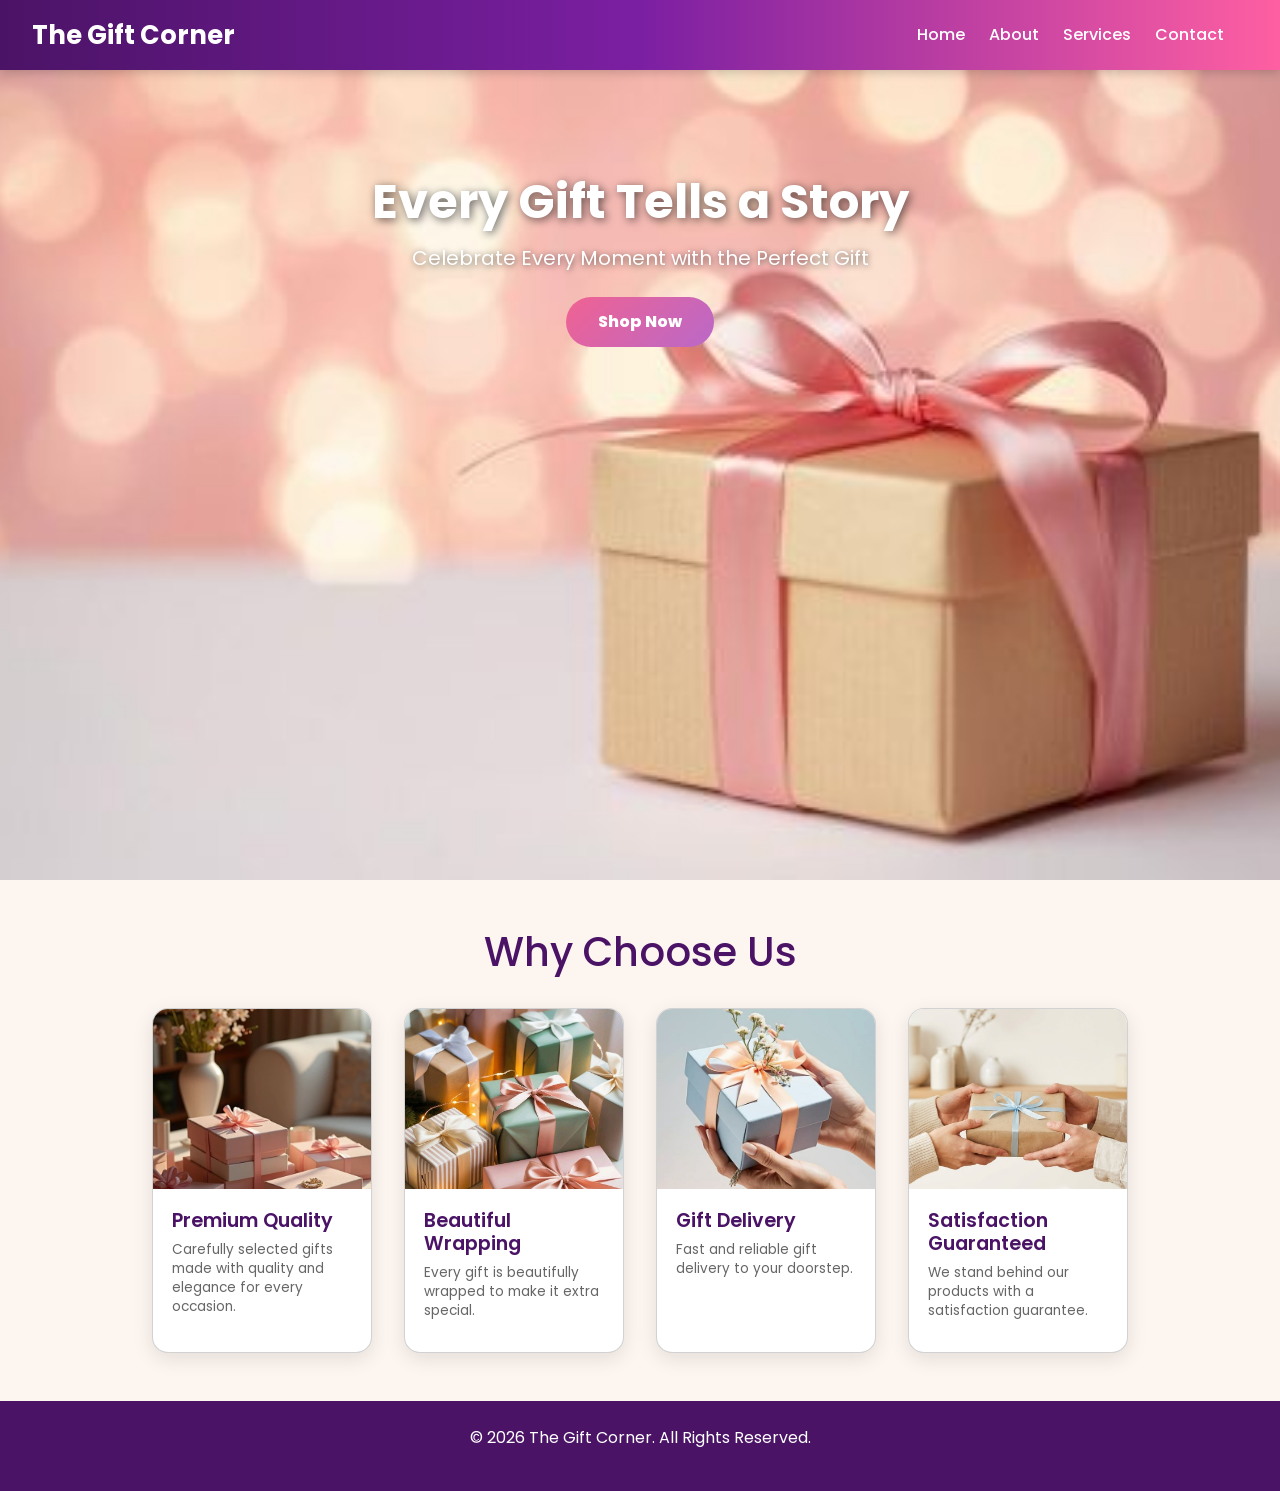
==== task7/index.html @ c97e9091 "Task7:The Gift Corner" ====
<!DOCTYPE html>
<html lang="en">
<head>
<meta charset="UTF-8">
<meta name="viewport" content="width=device-width, initial-scale=1.0">
<title>The Gift Corner</title>
<link rel="icon" href="favicon.ico">
<link href="https://fonts.googleapis.com/css2?family=Poppins:wght@300;400;600&display=swap" rel="stylesheet">
<link href="https://cdn.jsdelivr.net/npm/bootstrap@5.3.2/dist/css/bootstrap.min.css" rel="stylesheet">
<link rel="stylesheet" href="giftshop.css">
</head>
<body>

<!-- Navbar -->
<div class="navbar">
  <div class="logo">The Gift Corner</div>
  <a href="index.html">Home</a>
  <a href="about.html">About</a>
  <a href="services.html">Services</a>
  <a href="contact.html">Contact</a>
</div>

<!-- HERO SECTION -->
<section class="hero-banner" style="background-image: url('hero-img.jpg');">
  <div class="hero-content">
    <h1>Every Gift Tells a Story</h1>
    <p>Celebrate Every Moment with the Perfect Gift</p>
    <button>Shop Now</button>
  </div>
</section>

<!-- WHY CHOOSE US -->
<section id="sweets" class="options">
  <h2>Why Choose Us</h2>
    <div class="flex">
        <div class="card">
            <div class="image-box">
                <img src="premium-quality.jpg" alt="Premium Quality">
            </div>
            <div class="card-content">
                <h3>Premium Quality</h3>
                <p class="card-description">Carefully selected gifts made with quality and elegance for every occasion.</p>

            </div>
        </div>

        <div class="card">
            <div class="image-box">
                <img src="wrapping.jpg" alt="Wrapping">
            </div>
            <div class="card-content">
                <h3>Beautiful Wrapping</h3>
                <p class="card-description">Every gift is beautifully wrapped to make it extra special.</p>
            </div>
        </div>

        <div class="card">
            <div class="image-box">
                <img src="gift-delivery.jpg" alt="Gift Delivery">
            </div>
            <div class="card-content">
                <h3>Gift Delivery</h3>
                <p class="card-description">Fast and reliable gift delivery to your doorstep.</p>
            </div>
        </div>

        <div class="card">  
            <div class="image-box">
                <img src="satisfaction.jpg" alt="Satisfaction Guaranteed">
            </div>
            <div class="card-content">
                <h3>Satisfaction Guaranteed</h3>
                <p class="card-description">We stand behind our products with a satisfaction guarantee.</p>
            </div>    
        </div>
   </div>
</section>

<!-- FOOTER -->
<footer>
      <p style="text-align: center;">&copy; 2026 The Gift Corner. All Rights Reserved.</p>
</footer>

<script src="giftshop.js"></script>
</body>
</html>
---- task7/giftshop.css ----
/* color scheme  */
:root{
  --purple-dark:#4b1366;
  --purple-main:#7b1fa2;
  --purple-light:#ce93d8;
  --pink:#ff5fa2;
  --chocolate:#4e342e;
  --cream:#fdf6f0;
  --choco-dark: #4e342e;
  --choco-main: #6d4c41;
  --choco-light: #d7ccc8;
}


*{ 
  box-sizing:border-box; 
  margin:0;
  padding:0;
}

body{
  font-family:'Poppins',sans-serif;
  background:var(--cream);
}

/* Navbar */
.navbar{
  position:sticky;
  top:0;
  z-index:1000;
  display:flex;
  justify-content:space-between;
  align-items:center;
  padding:1rem 2rem;
  color:white;
  background:linear-gradient(90deg,var(--purple-dark),var(--purple-main),var(--pink));
  box-shadow:0 2px 10px rgba(0,0,0,0.2);
}

.navbar .logo{
  font-size: 1.6rem;
  font-weight: bold;
  margin-right: auto;
}

.navbar a{
  display:flex;
  margin-right: 1.5rem;
  align-items:center;
  color:white;
  text-decoration:none;
  font-weight:500;
  transition: color 0.2s;
}

.navbar a:hover{
  color:var(--pink);
}

.navbar button{
  background:white;
  border:none;
  padding:.5rem 1rem;
  border-radius:20px;
  cursor:pointer;
  font-weight:600;
  color:var(--purple-dark);
}

.navbar button:hover{
  transform:scale(1.05);
}

/* hero section */
.hero-banner {
  height: 90vh;
  background-size: cover;
  background-position: center;
  position: relative;
  display: flex;
  justify-content: center;
  align-items: flex-start;
  padding-top: 8%;
}

.hero-content {
  text-align: center;
  color: #fff;
  padding: 0 20px;
  max-width: 700px;
}

.hero-content h1 {
  font-size: 3rem;
  font-weight: 700;
  margin-bottom: 0.8rem;
  text-shadow: 2px 2px 10px rgba(0,0,0,0.6);
}

.hero-content p {
  font-size: 1.25rem;
  margin-bottom: 1.5rem;
  text-shadow: 1px 1px 6px rgba(0,0,0,0.6);
}

.hero-content button {
  padding: 0.8rem 2rem;
  border: none;
  border-radius: 30px;
  background: linear-gradient(135deg, #f06292, #ba68c8);
  color: white;
  font-weight: 800;
  font-size: 1rem;
  cursor: pointer;
  transition: transform 0.3s, box-shadow 0.3s;
}

/* Services */
.services{
  display:flex;
  gap:1rem;
  overflow-x:auto;
  padding:1.5rem 2rem;
  background:white;
  box-shadow:0 2px 5px rgba(0,0,0,0.1);
}

.services div{
  flex:0 0 auto;
  padding:.7rem 1.5rem;
  border-radius:30px;
  background:linear-gradient(135deg,var(--purple-main),var(--pink));
  color:white;
  cursor:pointer;
  white-space:nowrap;
  font-weight:500;
  transition:transform 0.2s;
}

/* Cards */
.options{ 
  padding:3rem 2rem;
  max-width:1400px;
  margin:0 auto;
}

.options h2{ 
  color:var(--purple-dark);
  font-size:2.5rem;
  margin-bottom:2rem;
  text-align:center;
  position:relative;
}

.flex{
  display:flex;
  flex-wrap:wrap;
  gap:2rem;
  justify-content:center;
}

.card{
  background:white;
  width:220px;
  border-radius:16px;
  overflow:hidden;
  box-shadow:0 6px 20px rgba(0,0,0,0.1);
  transition:transform 0.3s, box-shadow 0.3s;
  display:flex;
  flex-direction:column;
}

.image-box{
  width:100%;
  height:180px;
  overflow:hidden;
  background:linear-gradient(135deg, var(--choco-light), var(--choco-main));
}

.card:hover{
  transform:translateY(-10px);
  box-shadow:0 10px 30px rgba(123,31,162,0.3);
}

.image-box img{
  width:100%;
  height:100%;
  object-fit:cover;
  transition:transform 0.3s;
}

.card-content{
  padding:1.2rem;
  flex-grow:1;
  display:flex;
  flex-direction:column;
}

.card h3{
  color:var(--purple-dark);
  font-size:1.2rem;
  margin-bottom:0.5rem;
  font-weight:600;
}

.card-description{
  color:#666;
  font-size:0.85rem;
  margin-bottom:0.8rem;
  line-height:1.4;
  flex-grow:1;
}

.card-price{
  color:var(--pink);
  font-size:1.3rem;
  font-weight:600;
  margin-bottom:1rem;
}

.card button{
  background:linear-gradient(135deg, var(--purple-main), var(--pink));
  color:white;
  border:none;
  padding:.6rem 1.5rem;
  border-radius:25px;
  cursor:pointer;
  font-weight:600;
  transition:transform 0.2s;
  width:100%;
}

/* About */
.about-section {
  background: linear-gradient(135deg, var(--purple-light), var(--cream));
  padding: 3rem 2rem;
  text-align: center;
  min-height: 80vh;
}

.about-section h2 {
  color: var(--purple-dark);
  font-size: 2.5rem;
  margin-bottom: 2rem;
}

.about-flex {
  display: flex;
  gap: 3rem;
  align-items: center;
  max-width: 1200px;
  margin: 0 auto;
  flex-wrap: wrap; 
}

.about-image {
  flex: 0 0 350px; 
  height: 400px;
  border-radius: 16px;
  box-shadow: 0 10px 30px rgba(0,0,0,0.2);
  object-fit: cover;
}

.about-text {
  flex: 1; 
  color: var(--chocolate);
  text-align: left;
}

.about-text p {
  font-size: 1.2rem;
  line-height: 1.7;
  margin-bottom: 1rem;
}

/* Contact */
.contact-section{
  background:white;
  padding:3rem 2rem;
  min-height: 80vh;
}

.contact-section h2{
  color:var(--purple-dark);
  font-size:2.5rem;
  margin-bottom:2.5rem;
  text-align:center;
}

.contact-flex{
  display:flex;
  gap:2.5rem; 
  align-items:flex-start;
}

.contact-info{
  flex:1;
}

.contact-item{
  display:flex;
  gap:1rem;
  margin-bottom:1rem; 
  align-items:flex-start;
}

.contact-item i{
  font-size:1.3rem;  
  color:var(--purple-main);
  width:35px;  
  flex-shrink:0;
}

.contact-item strong{
  display:block;
  color:var(--purple-dark);
  margin-bottom:0.2rem;  
  font-size:1.5rem;  
}

.contact-item p{
  margin:0;
  color:var(--chocolate);
  line-height:1.5;
  font-size:1.2rem;
}

.contact-map{
  flex:1;
  max-width:600px; 
}

.contact-map iframe{
  border-radius:12px;
}

/* Footer */
footer{
    width:100%;
    background:var(--purple-dark);
    color:#fff;
    text-align:center;
    padding:25px;
    margin:0;
}

/*Media queries for responsiveness */
@media (max-width: 1024px) {
  .hero-content h1 {
    font-size: 2.5rem;
  }
  .hero-content p {
    font-size: 1.1rem;
  }
  .menu h2 {
    font-size:2.2rem;
  }
}

@media(max-width:768px){
  /* HERO */
  .hero-content h1 {
    font-size: 2rem;
  }
  .hero-content p {
    font-size: 1rem;
  }
  .hero-content button {
    padding: 0.7rem 1.8rem;
    font-size: 0.95rem;
  }

  /* Navbar */

  .navbar{
    flex-direction:column;
    justify-content:center;
    align-items:center;
    text-align:center;
}

.navbar .logo{
    margin:0;
    margin-bottom:10px;
}

.navbar a{
    margin:8px 0;
}

  /* ABOUT */
  .about-flex{
    flex-direction:column;
  }
  
  .about-image{
    flex:0 0 auto;
    width:100%;
    max-width:350px;
    height:auto;
    aspect-ratio:1/1;
  }

  /* CONTACT */
  .contact-flex{
    flex-direction:column;
    gap:2rem;
  }
  
  .contact-map{
    max-width:100%;
  }

  .footer-flex{
    flex-direction:column;
  }

  .card{
    width:100%;
    max-width:300px;
  }
  .options h2{
    font-size:2rem;
  }
}

@media(max-width:480px){

.navbar{
    padding:15px;
}

.navbar .logo{
    font-size:1.3rem;
}

.hero-content h1{
    font-size:1.6rem;
}

.hero-content p{
    font-size:.9rem;
}

.hero-content button{
    padding:10px 20px;
}

.options{
    padding:40px 15px;
}

.options h2{
    font-size:1.7rem;
}

.card{
    width:100%;
}

.about-section,
.contact-section{
    padding:40px 15px;
}
}
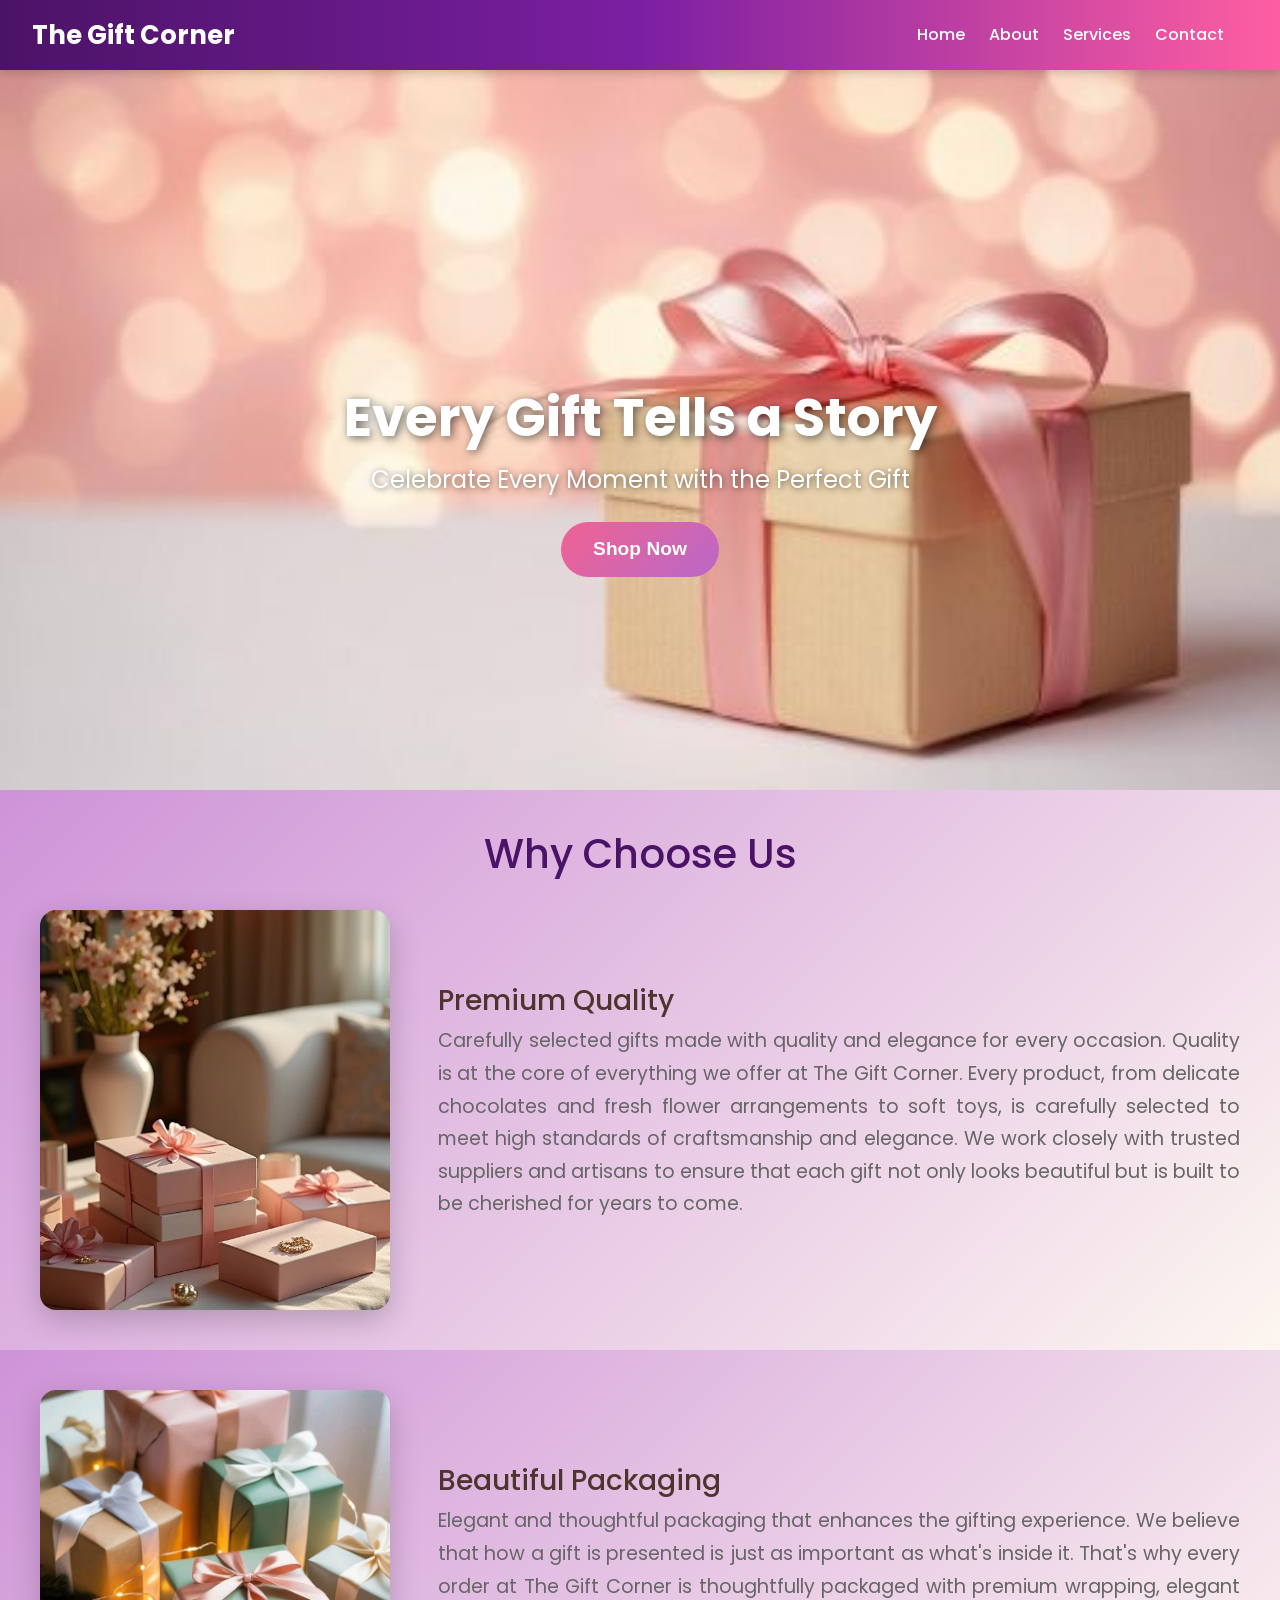
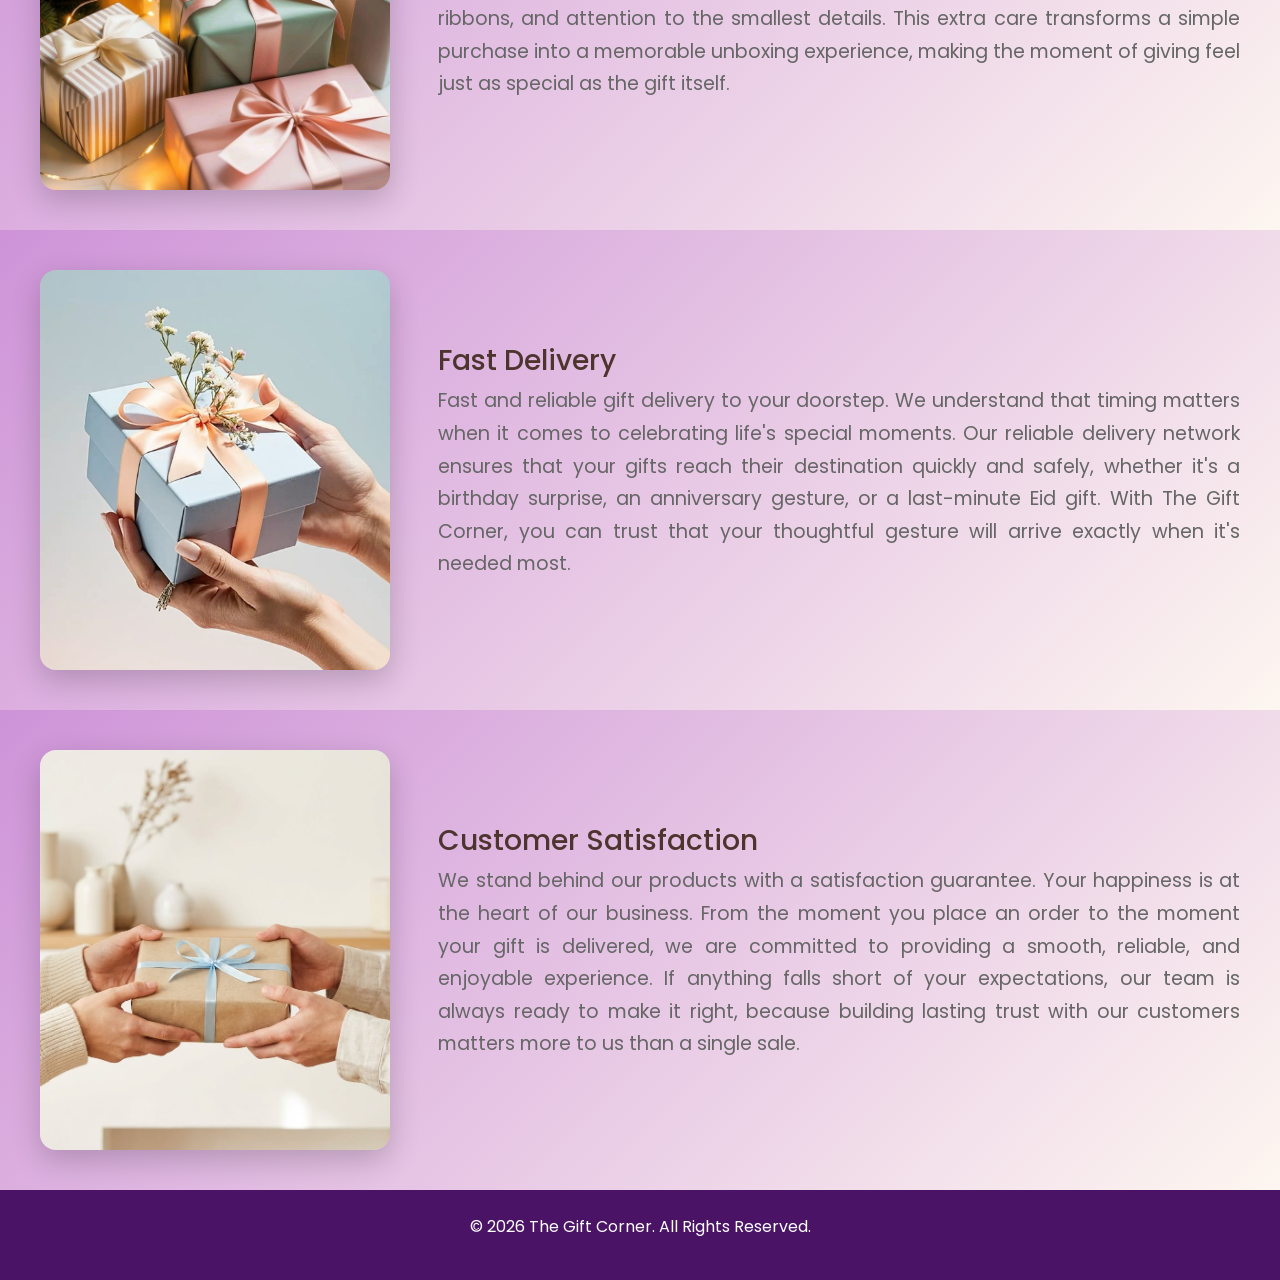
==== commit d0a92276: "Task 8:Added CSS animations/transitions, fix spacing, link Shop Now button to Services page" ====
--- a/task7/index.html
+++ b/task7/index.html
@@ -25,62 +25,55 @@
   <div class="hero-content">
     <h1>Every Gift Tells a Story</h1>
     <p>Celebrate Every Moment with the Perfect Gift</p>
-    <button>Shop Now</button>
+    <button onclick="window.location.href='services.html'">Shop Now</button>
   </div>
 </section>
 
 <!-- WHY CHOOSE US -->
-<section id="sweets" class="options">
-  <h2>Why Choose Us</h2>
-    <div class="flex">
-        <div class="card">
-            <div class="image-box">
-                <img src="premium-quality.jpg" alt="Premium Quality">
+    <section class="about-section feature-block">
+        <h2>Why Choose Us</h2>
+        <div class="about-flex">
+            <img src="premium-quality.jpg" alt="Premium Quality" class="about-image">
+                <div class="about-text">
+                    <h3>Premium Quality</h3>
+                    <p class="card-description">Carefully selected gifts made with quality and elegance for every occasion. Quality is at the core of everything we offer at The Gift Corner. Every product, from delicate chocolates and fresh flower arrangements to soft toys, is carefully selected to meet high standards of craftsmanship and elegance. We work closely with trusted suppliers and artisans to ensure that each gift not only looks beautiful but is built to be cherished for years to come.</p>
+                </div>
+        </div>
+    </section>
+
+       <section class="about-section feature-block">
+            <div class="about-flex">
+                <img src="wrapping.jpg" alt="Beautiful Packaging" class="about-image">
+                    <div class="about-text">
+                        <h3>Beautiful Packaging</h3>
+                        <p class="card-description">Elegant and thoughtful packaging that enhances the gifting experience. We believe that how a gift is presented is just as important as what's inside it. That's why every order at The Gift Corner is thoughtfully packaged with premium wrapping, elegant ribbons, and attention to the smallest details. This extra care transforms a simple purchase into a memorable unboxing experience, making the moment of giving feel just as special as the gift itself.</p>
+                    </div>
             </div>
-            <div class="card-content">
-                <h3>Premium Quality</h3>
-                <p class="card-description">Carefully selected gifts made with quality and elegance for every occasion.</p>
+        </section>
 
+        <section class="about-section feature-block">
+            <div class="about-flex">
+                <img src="gift-delivery.jpg" alt="Fast Delivery" class="about-image">
+                    <div class="about-text">
+                        <h3>Fast Delivery</h3>
+                        <p class="card-description">Fast and reliable gift delivery to your doorstep. We understand that timing matters when it comes to celebrating life's special moments. Our reliable delivery network ensures that your gifts reach their destination quickly and safely, whether it's a birthday surprise, an anniversary gesture, or a last-minute Eid gift. With The Gift Corner, you can trust that your thoughtful gesture will arrive exactly when it's needed most.</p>
+                    </div>
             </div>
-        </div>
+        </section>
 
-        <div class="card">
-            <div class="image-box">
-                <img src="wrapping.jpg" alt="Wrapping">
+        <section class="about-section feature-block">
+            <div class="about-flex">
+                <img src="satisfaction.jpg" alt="Customer Satisfaction" class="about-image">
+                    <div class="about-text">
+                        <h3>Customer Satisfaction</h3>
+                        <p class="card-description">We stand behind our products with a satisfaction guarantee. Your happiness is at the heart of our business. From the moment you place an order to the moment your gift is delivered, we are committed to providing a smooth, reliable, and enjoyable experience. If anything falls short of your expectations, our team is always ready to make it right, because building lasting trust with our customers matters more to us than a single sale.</p>
+                    </div>
             </div>
-            <div class="card-content">
-                <h3>Beautiful Wrapping</h3>
-                <p class="card-description">Every gift is beautifully wrapped to make it extra special.</p>
-            </div>
-        </div>
-
-        <div class="card">
-            <div class="image-box">
-                <img src="gift-delivery.jpg" alt="Gift Delivery">
-            </div>
-            <div class="card-content">
-                <h3>Gift Delivery</h3>
-                <p class="card-description">Fast and reliable gift delivery to your doorstep.</p>
-            </div>
-        </div>
-
-        <div class="card">  
-            <div class="image-box">
-                <img src="satisfaction.jpg" alt="Satisfaction Guaranteed">
-            </div>
-            <div class="card-content">
-                <h3>Satisfaction Guaranteed</h3>
-                <p class="card-description">We stand behind our products with a satisfaction guarantee.</p>
-            </div>    
-        </div>
-   </div>
-</section>
+        </section>
 
 <!-- FOOTER -->
 <footer>
       <p style="text-align: center;">&copy; 2026 The Gift Corner. All Rights Reserved.</p>
 </footer>
-
-<script src="giftshop.js"></script>
 </body>
 </html>
--- a/task7/giftshop.css
+++ b/task7/giftshop.css
@@ -1,4 +1,4 @@
-/* color scheme  */
+/* color scheme for the gift shop website */
 :root{
   --purple-dark:#4b1366;
   --purple-main:#7b1fa2;
@@ -9,8 +9,13 @@
   --choco-dark: #4e342e;
   --choco-main: #6d4c41;
   --choco-light: #d7ccc8;
-}
-
+  --transition-fast: 0.2s ease;
+  --transition-medium: 0.3s ease;
+}
+
+html{
+  scroll-behavior: smooth;
+}
 
 *{ 
   box-sizing:border-box; 
@@ -21,6 +26,17 @@
 body{
   font-family:'Poppins',sans-serif;
   background:var(--cream);
+}
+
+/* Reusable classes for sections */
+.options h2,
+.about-section h2,
+.contact-section h2{
+  color:var(--purple-dark);
+  font-size:2.5rem;
+  margin-bottom:2rem;
+  text-align:center;
+  position:relative;
 }
 
 /* Navbar */
@@ -41,20 +57,41 @@
   font-size: 1.6rem;
   font-weight: bold;
   margin-right: auto;
+  transition: transform var(--transition-fast);
+}
+
+.navbar .logo:hover{
+  transform: scale(1.03);
 }
 
 .navbar a{
+  position: relative;
   display:flex;
   margin-right: 1.5rem;
   align-items:center;
   color:white;
   text-decoration:none;
   font-weight:500;
-  transition: color 0.2s;
+  transition: color var(--transition-fast);
+}
+
+.navbar a::after{
+  content:"";
+  position:absolute;
+  left:0;
+  bottom:-4px;
+  width:0%;
+  height:2px;
+  background:var(--pink);
+  transition: width var(--transition-medium);
 }
 
 .navbar a:hover{
   color:var(--pink);
+}
+
+.navbar a:hover::after{
+  width:100%;
 }
 
 .navbar button{
@@ -65,6 +102,7 @@
   cursor:pointer;
   font-weight:600;
   color:var(--purple-dark);
+  transition: transform var(--transition-fast);
 }
 
 .navbar button:hover{
@@ -73,13 +111,13 @@
 
 /* hero section */
 .hero-banner {
-  height: 90vh;
+  height: 80vh;
   background-size: cover;
   background-position: center;
   position: relative;
   display: flex;
   justify-content: center;
-  align-items: flex-start;
+  align-items: center;
   padding-top: 8%;
 }
 
@@ -88,17 +126,18 @@
   color: #fff;
   padding: 0 20px;
   max-width: 700px;
+  animation: fadeInUp 0.8s ease both;
 }
 
 .hero-content h1 {
-  font-size: 3rem;
+  font-size: 3.3rem;
   font-weight: 700;
   margin-bottom: 0.8rem;
   text-shadow: 2px 2px 10px rgba(0,0,0,0.6);
 }
 
 .hero-content p {
-  font-size: 1.25rem;
+  font-size: 1.5rem;
   margin-bottom: 1.5rem;
   text-shadow: 1px 1px 6px rgba(0,0,0,0.6);
 }
@@ -109,10 +148,21 @@
   border-radius: 30px;
   background: linear-gradient(135deg, #f06292, #ba68c8);
   color: white;
-  font-weight: 800;
-  font-size: 1rem;
+  font-weight: 850;
+  font-size: 1.2rem;
   cursor: pointer;
-  transition: transform 0.3s, box-shadow 0.3s;
+  transition: transform var(--transition-medium), box-shadow var(--transition-medium);
+}
+
+.hero-content button:hover {
+  transform: scale(1.05);
+  box-shadow: 0 8px 20px rgba(0,0,0,0.3);
+}
+
+.about-section.feature-block {
+  min-height: auto;
+  padding-top: 2.5rem;
+  padding-bottom: 2.5rem;
 }
 
 /* Services */
@@ -134,7 +184,12 @@
   cursor:pointer;
   white-space:nowrap;
   font-weight:500;
-  transition:transform 0.2s;
+  transition:transform var(--transition-fast), box-shadow var(--transition-fast);
+}
+
+.services div:hover{
+  transform:translateY(-3px);
+  box-shadow: 0 6px 14px rgba(123,31,162,0.3);
 }
 
 /* Cards */
@@ -142,14 +197,6 @@
   padding:3rem 2rem;
   max-width:1400px;
   margin:0 auto;
-}
-
-.options h2{ 
-  color:var(--purple-dark);
-  font-size:2.5rem;
-  margin-bottom:2rem;
-  text-align:center;
-  position:relative;
 }
 
 .flex{
@@ -165,7 +212,7 @@
   border-radius:16px;
   overflow:hidden;
   box-shadow:0 6px 20px rgba(0,0,0,0.1);
-  transition:transform 0.3s, box-shadow 0.3s;
+  transition:transform var(--transition-medium), box-shadow var(--transition-medium);
   display:flex;
   flex-direction:column;
 }
@@ -186,7 +233,11 @@
   width:100%;
   height:100%;
   object-fit:cover;
-  transition:transform 0.3s;
+  transition:transform var(--transition-medium);
+}
+
+.card:hover .image-box img{
+  transform: scale(1.1);
 }
 
 .card-content{
@@ -226,8 +277,13 @@
   border-radius:25px;
   cursor:pointer;
   font-weight:600;
-  transition:transform 0.2s;
+  transition:transform var(--transition-fast), box-shadow var(--transition-fast);
   width:100%;
+}
+
+.card button:hover{
+  transform: scale(1.05);
+  box-shadow: 0 6px 14px rgba(123,31,162,0.35);
 }
 
 /* About */
@@ -236,12 +292,6 @@
   padding: 3rem 2rem;
   text-align: center;
   min-height: 80vh;
-}
-
-.about-section h2 {
-  color: var(--purple-dark);
-  font-size: 2.5rem;
-  margin-bottom: 2rem;
 }
 
 .about-flex {
@@ -259,12 +309,18 @@
   border-radius: 16px;
   box-shadow: 0 10px 30px rgba(0,0,0,0.2);
   object-fit: cover;
+  transition: transform var(--transition-medium), box-shadow var(--transition-medium);
+}
+
+.about-image:hover{
+  transform: scale(1.02);
+  box-shadow: 0 14px 36px rgba(0,0,0,0.28);
 }
 
 .about-text {
   flex: 1; 
   color: var(--chocolate);
-  text-align: left;
+  text-align: justify;
 }
 
 .about-text p {
@@ -280,11 +336,9 @@
   min-height: 80vh;
 }
 
-.contact-section h2{
-  color:var(--purple-dark);
-  font-size:2.5rem;
-  margin-bottom:2.5rem;
-  text-align:center;
+.contact-container{
+  max-width: 1200px;
+  margin: 0 auto;
 }
 
 .contact-flex{
@@ -302,6 +356,14 @@
   gap:1rem;
   margin-bottom:1rem; 
   align-items:flex-start;
+  padding: 0.5rem;
+  border-radius: 10px;
+  transition: background var(--transition-fast), transform var(--transition-fast);
+}
+
+.contact-item:hover{
+  background: var(--purple-light);
+  transform: translateX(4px);
 }
 
 .contact-item i{
@@ -315,14 +377,14 @@
   display:block;
   color:var(--purple-dark);
   margin-bottom:0.2rem;  
-  font-size:1.5rem;  
+  font-size:1.2rem;  
 }
 
 .contact-item p{
   margin:0;
   color:var(--chocolate);
   line-height:1.5;
-  font-size:1.2rem;
+  font-size:1.0rem;
 }
 
 .contact-map{
@@ -352,7 +414,7 @@
   .hero-content p {
     font-size: 1.1rem;
   }
-  .menu h2 {
+  .options h2 {
     font-size:2.2rem;
   }
 }
@@ -411,10 +473,6 @@
     max-width:100%;
   }
 
-  .footer-flex{
-    flex-direction:column;
-  }
-
   .card{
     width:100%;
     max-width:300px;
